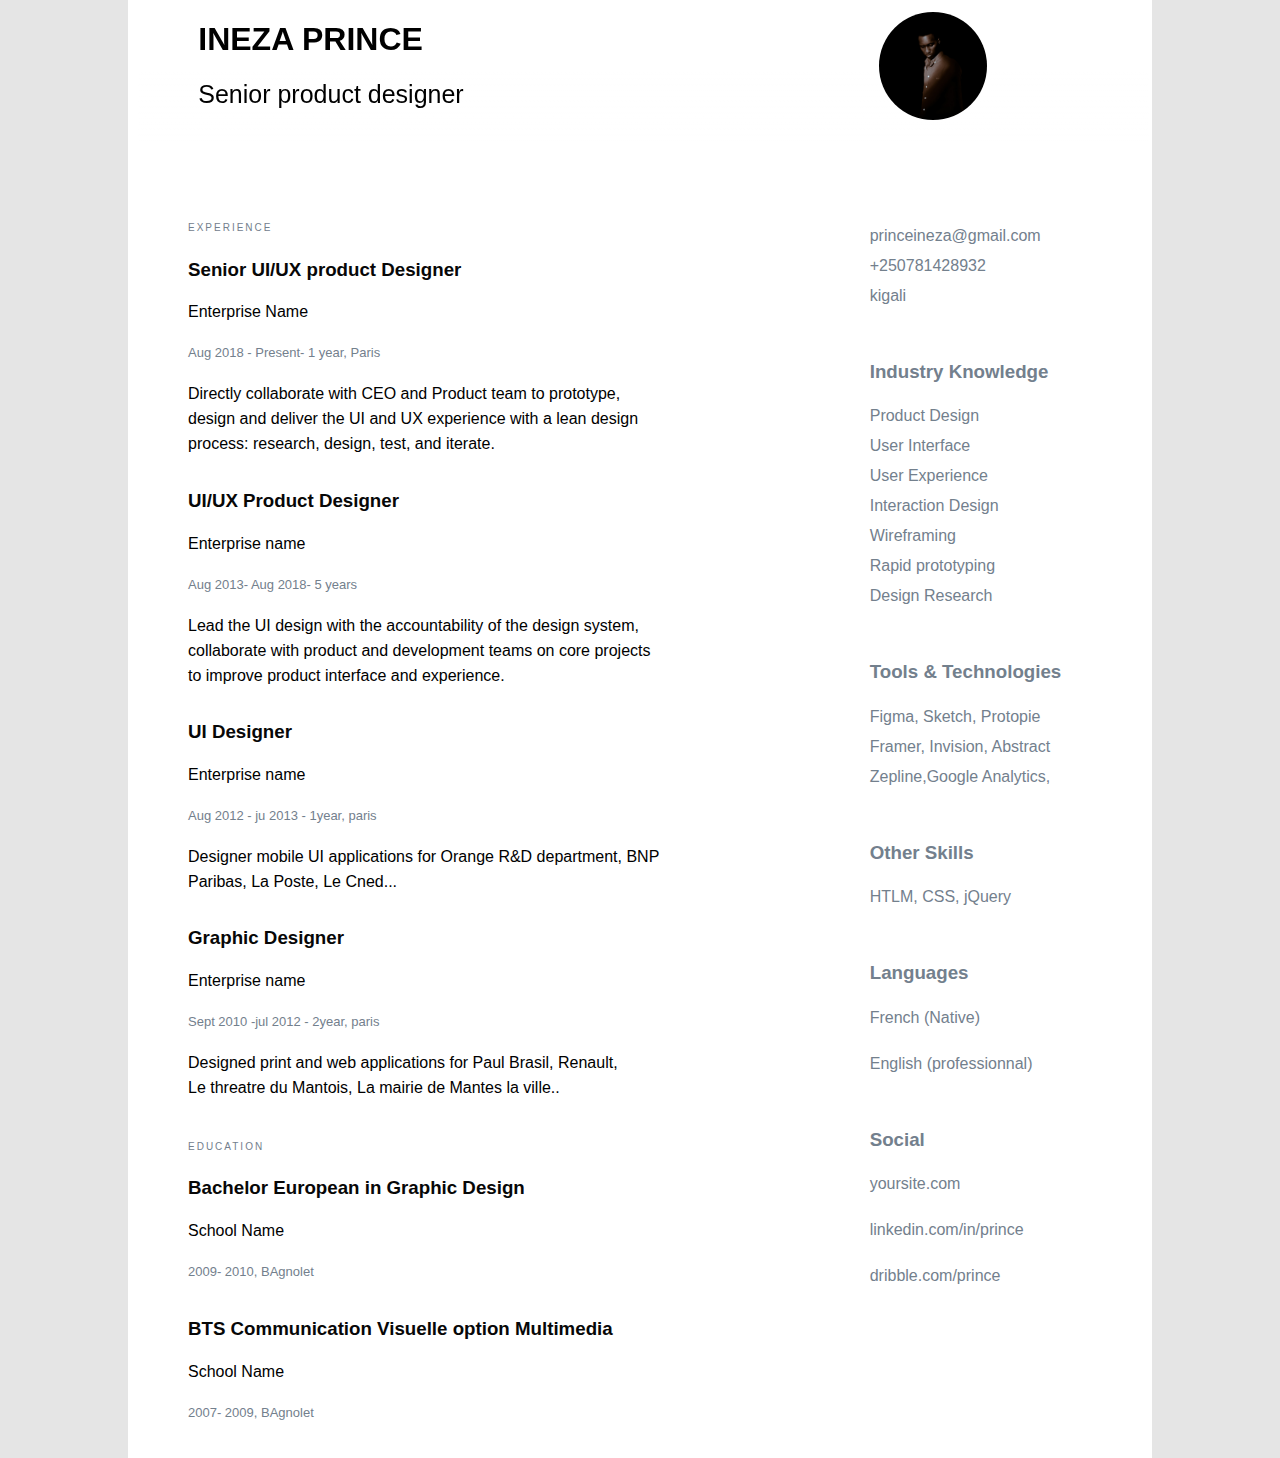
==== index.html @ fcafdeb3 "changing profile picture" ====
<html lang="en">
<head>
    <link rel="stylesheet"  href="cv.css">

    <meta charset="UTF-8">
    <meta http-equiv="X-UA-Compatible" content="IE=edge">
    <meta name="viewport" content="width=device-width, initial-scale=1.0">
    <title>CV</title>
</head>
<body>
    <div class="header">
        <div class="head">
            <h1 class="inner random1">INEZA PRINCE</h1>
            <h3 class="inner random2">Senior product designer</h3>
        </div>
        <div class="img">
            <img src="profile p.jfif" alt=""
            class="image">
        </div>
        
        
    </div>
    
<div class="container">

    <div class=" side left">
   
    <div class=" first item-1">
        <p class="category"> EXPERIENCE</p>
        <h3> Senior UI/UX product Designer</h3>  
        <p>Enterprise Name</p>
        <p class="date">Aug 2018 - Present- 1 year, Paris</p>
        <p>Directly collaborate with CEO and Product team to prototype, <br>
           design and deliver the UI and UX experience with a lean design <br>
           process: research, design, test, and iterate.
        </p>
    </div>
    <div class=" first item-2">
        <h3>UI/UX Product Designer</h3>
        <p>Enterprise name</p>  
        <p class="date">Aug  2013- Aug 2018- 5 years</p>
        <p>Lead the UI design with the accountability of the design system, <br>
           collaborate with product and development teams on core projects <br>
           to improve product interface and experience.
        </p>
    </div>
    <div class="first item-3">
        <h3> UI Designer</h3> 
        <p>Enterprise name</p> 
        <p class="date">Aug 2012 - ju 2013 - 1year, paris</p>
        <p>Designer mobile UI applications for Orange R&D department, BNP <br>
           Paribas, La Poste, Le Cned...
        </p>
    </div>
    <div class="first item-4">
        <h3 >Graphic Designer</h3>
        <p>Enterprise name</p>  
        <p class="date">Sept 2010 -jul 2012 - 2year, paris</p>
        <p> Designed print and web applications for Paul Brasil, Renault, <br>
            Le threatre du Mantois, La mairie de Mantes la ville..
        </p>
    </div>
    <div class="first item-5">
        <p class="category">EDUCATION</p>
        <h3>Bachelor European in Graphic Design</h3>  
        <p>School Name</p>
        <p class="date" > 2009- 2010, BAgnolet
        </p>
    </div>
    <div class="first item-6">
        <h3>BTS Communication Visuelle option Multimedia</h3>  
        <p>School Name</p>
        <p class="date"> 2007- 2009, BAgnolet
        </p>
    </div>
    </div>
    <div class="side right"> 
        
<div class="sec right-1">
   <p >princeineza@gmail.com <br>
   +250781428932 <br>
   kigali</p>
</div>
<div class="sec right-2">
    <h3>Industry Knowledge</h3>
    <p >Product Design <br>
    User Interface <br>
    User Experience <br>
    Interaction Design <br>
    Wireframing <br>
    Rapid prototyping <br>
    Design Research</p>
</div>
<div class=" sec right-3">
    <h3>Tools & Technologies</h3>
    <p >Figma, Sketch, Protopie <br>
       Framer, Invision, Abstract <br>
       Zepline,Google Analytics, <br>
       </p>
</div>
<div class="sec right-4">
    <h3>Other Skills</h3>
    <p> HTLM, CSS, jQuery</p>
</div>
<div class="sec right-5">
    <h3>Languages</h3>
    <p> French (Native)</p>
    <p>English (professionnal)</p>
</div>
<div class="sec right-6">
    <h3>Social</h3>
    <p> yoursite.com</p>
    <p>linkedin.com/in/prince</p>
    <p>dribble.com/prince</p>
</div>
    </div>
   

</div>

</body>
<script src="cv.js"></script>
</html>
---- cv.css ----
body{
    margin: 0%;
    background: #E5E5E5;
        font-family: 'Arial';

}
.header{
    margin: 0% 9.8%;
    width: 100%;
    display: flex;
    position: fixed;
    font-family: 'Arial';
    font-style: normal;
    
}
.header h3{
    color: black;
    font-weight: lighter;
    font-size: 25px;
    margin-top: 0px;
}
.head{
    background-image: linear-gradient( rgb(255, 255, 255),rgb(255, 255, 255),rgba(255, 255, 255, 0.95));
    padding-bottom: 10px;
    flex-grow: 5;
    margin-left: 1%;
}
.inner{
    margin-left: 60px;
}
.img{
    padding-bottom: 10px;
    background-image: linear-gradient( rgb(255, 255, 255),rgb(255, 255, 255),rgba(255, 255, 255, 0.95));
    flex-grow: 1;
    margin-right: 20%;
}
.image{
    border-radius: 50%;
    width: 20%;
    margin-left: 50%;
    margin-top: 12px;
}
.container{
    display: flex;
    background-color: white;
    margin: 0% 10%;
}
.left{
    background-color: white;
    flex-grow: 1;
    /* margin-right: 20px; */
    margin-top: 20%;
}
.right{
    background-color: white;
    flex-grow: 1;
    margin-left: 20px;
    margin-top: 20%;
}
 .first{
    margin-left: 60px;
    margin-bottom: 5%;
 }
 .sec {
    color:#73808D;
    margin-bottom: 15%;
    margin-left: 15%;
}
.sec p{
    line-height: 30px;
}
.left p{
    line-height: 25px;
}
.left .date{
    color:#73808D;
    font-size: 13px;
}
.left h3{
    color: rgb(7, 7, 7);
}
.category{
    font-size: 10px;
    color:#73808D;
    letter-spacing: 2px;
}

@media only screen and (max-width: 768px) {
    /* For mobile phones: */
   .container{
    flex-wrap: wrap;
   }
   .header{
    flex-wrap: wrap-reverse;
   }
   .head{
    margin-right: 20%; 
    padding-bottom: 10px;
 }
   .inner{
    font-size: 15px;
    margin-left: 5%;
    margin-bottom: 0%;
   }
   .image{
    width: 20%;
    margin-left: 5%;
   }
}
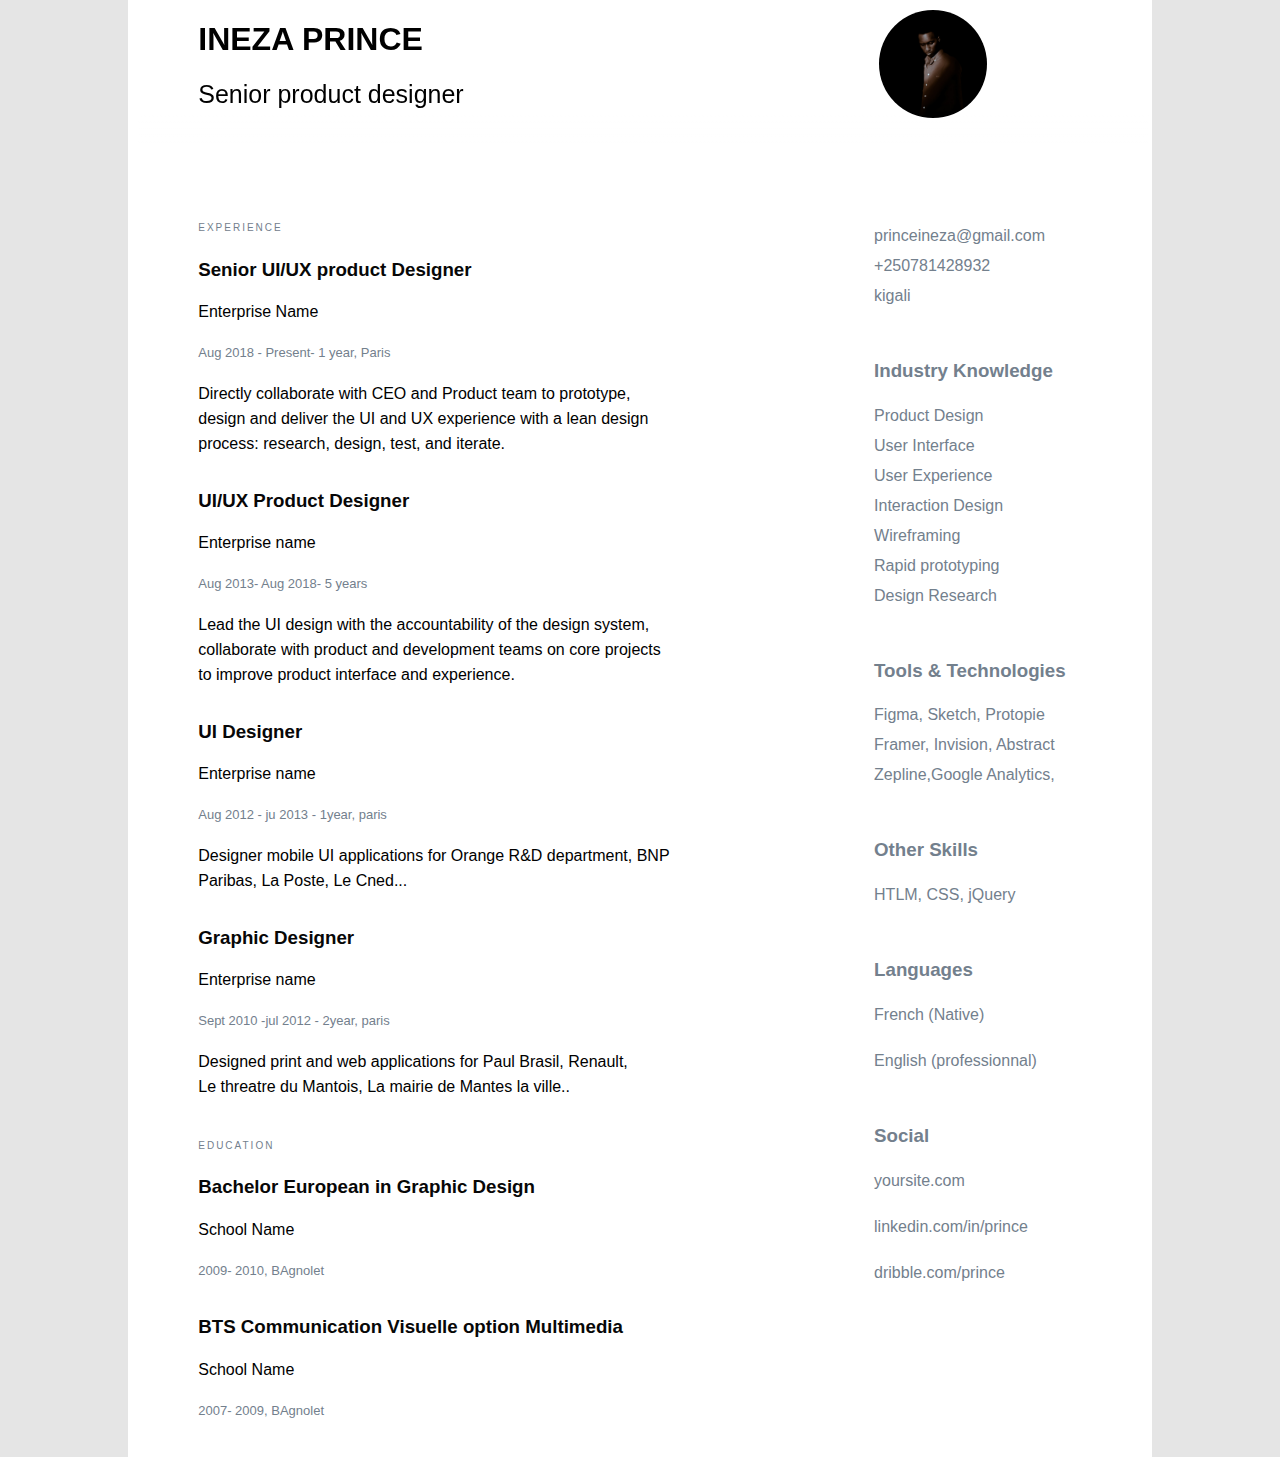
==== commit 661ed764: "Final" ====
--- a/index.html
+++ b/index.html
@@ -117,7 +117,6 @@
    
 
 </div>
-
 </body>
 <script src="cv.js"></script>
 </html>--- a/cv.css
+++ b/cv.css
@@ -21,7 +21,7 @@
     margin-top: 0px;
 }
 .head{
-    background-image: linear-gradient( rgb(255, 255, 255),rgb(255, 255, 255),rgba(255, 255, 255, 0.95));
+    background-image: linear-gradient( rgb(255, 255, 255),rgb(255, 255, 255),rgb(255, 255, 255),rgb(255, 255, 255),rgb(255, 255, 255),rgba(255, 255, 255, 0.112));
     padding-bottom: 10px;
     flex-grow: 5;
     margin-left: 1%;
@@ -30,8 +30,8 @@
     margin-left: 60px;
 }
 .img{
-    padding-bottom: 10px;
-    background-image: linear-gradient( rgb(255, 255, 255),rgb(255, 255, 255),rgba(255, 255, 255, 0.95));
+    padding-bottom: 20px;
+    background-image: linear-gradient( rgb(255, 255, 255),rgb(255, 255, 255),rgb(255, 255, 255),rgb(255, 255, 255),rgb(255, 255, 255),rgba(255, 255, 255, 0.112));
     flex-grow: 1;
     margin-right: 20%;
 }
@@ -39,7 +39,7 @@
     border-radius: 50%;
     width: 20%;
     margin-left: 50%;
-    margin-top: 12px;
+    margin-top: 10px;
 }
 .container{
     display: flex;
@@ -49,8 +49,9 @@
 .left{
     background-color: white;
     flex-grow: 1;
-    /* margin-right: 20px; */
     margin-top: 20%;
+    margin-left: 1%;
+
 }
 .right{
     background-color: white;
@@ -85,6 +86,25 @@
     color:#73808D;
     letter-spacing: 2px;
 }
+@media only screen and (max-width: 970px) {
+.header{
+    font-size: 12px;
+}
+.container{
+    flex-wrap: wrap;
+}
+.image{
+    margin-top: 1%;
+    width: 40%;
+}
+.right{
+    margin-top: 25%;
+margin-right: 1%;
+}
+.left{
+    margin-top: 25%;
+}
+}
 
 @media only screen and (max-width: 768px) {
     /* For mobile phones: */
@@ -94,10 +114,22 @@
    .header{
     flex-wrap: wrap-reverse;
    }
+   .img{
+    margin-left: 1%;
+    background-image: linear-gradient( rgb(255, 255, 255),rgb(255, 255, 255),rgb(255, 255, 255));
+   }
    .head{
+    background-image: linear-gradient( rgb(255, 255, 255),rgb(255, 255, 255),rgb(255, 255, 255),rgb(255, 255, 255),rgb(255, 255, 255),rgba(255, 255, 255, 0.112));
     margin-right: 20%; 
-    padding-bottom: 10px;
+    padding-bottom: 20px;
  }
+ .left{
+    margin-top: 50%;
+ }
+ .right{
+    border-top: 1px solid grey;
+ }
+ 
    .inner{
     font-size: 15px;
     margin-left: 5%;
